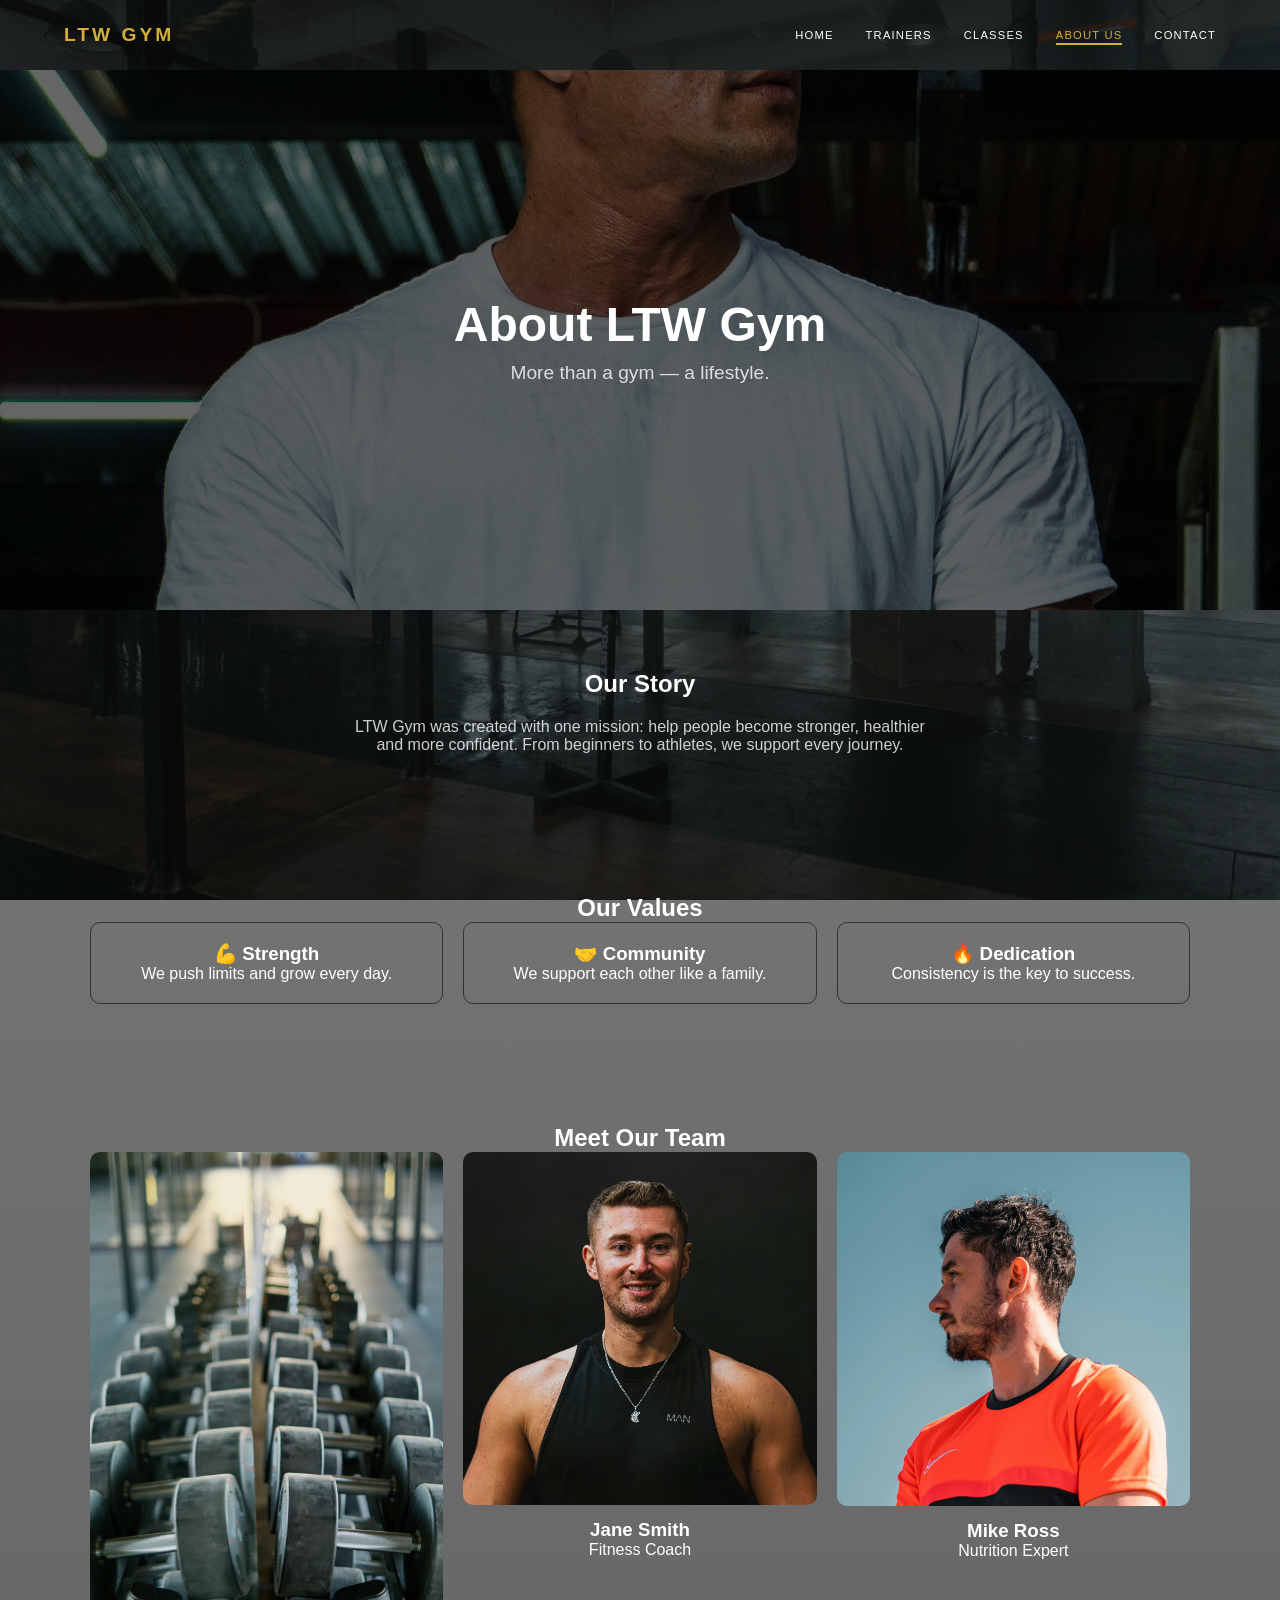
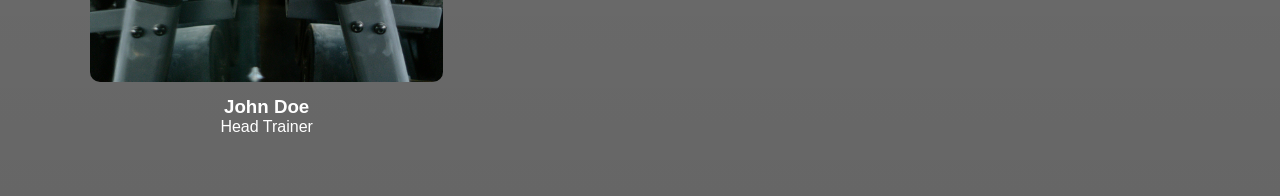
==== about.html @ 6b207104 "created a feature "abouts us"" ====
<!DOCTYPE html>
<html lang="en">
<head>
    <meta charset="utf-8">
    <title>LTW GYM - About Us</title>
    <meta name="viewport" content="width=device-width, initial-scale=1">
    <link rel="stylesheet" href="css/global.css">
    <link rel="stylesheet" href="css/about.css">
</head>
<body>

<header>
    <nav class="main-nav">
        <a href="index.html" class="logo">LTW GYM</a>

        <button class="menu-toggle" aria-label="Toggle navigation">
            <span></span>
        </button>

        <ul class="nav-links">
            <li><a href="index.html" class="nav-link u-lift">Home</a></li>
            <li><a href="trainers.html" class="nav-link u-lift">Trainers</a></li>
            <li><a href="classes.html" class="nav-link u-lift">Classes</a></li>
            <li><a href="about.html" class="nav-link active u-lift">About Us</a></li>
            <li><a href="contact.html" class="nav-link u-lift">Contact</a></li>
        </ul>
    </nav>
</header>

<main class="about">

    <!-- HERO -->
    <section class="about-hero">
        <h1>About LTW Gym</h1>
        <p>More than a gym — a lifestyle.</p>
    </section>

    <!-- STORY -->
    <section class="about-story">
        <div class="container">
            <h2>Our Story</h2>
            <p>
                LTW Gym was created with one mission: help people become stronger,
                healthier and more confident. From beginners to athletes,
                we support every journey.
            </p>
        </div>
    </section>

    <!-- VALUES -->
    <section class="about-values">
        <div class="container">
            <h2>Our Values</h2>

            <div class="values-grid">
                <div class="value-card">
                    <h3>💪 Strength</h3>
                    <p>We push limits and grow every day.</p>
                </div>

                <div class="value-card">
                    <h3>🤝 Community</h3>
                    <p>We support each other like a family.</p>
                </div>

                <div class="value-card">
                    <h3>🔥 Dedication</h3>
                    <p>Consistency is the key to success.</p>
                </div>
            </div>
        </div>
    </section>

    <!-- TEAM -->
    <section class="about-team">
        <div class="container">
            <h2>Meet Our Team</h2>

            <div class="team-grid">
                <div class="team-card">
                    <img src="assets/img/pexels-ivan-s-4164765.jpg" alt="">
                    <h3>John Doe</h3>
                    <p>Head Trainer</p>
                </div>

                <div class="team-card">
                    <img src="assets/img/samuel-girven-Ppua0I4VjqE-unsplash.jpg" alt="">
                    <h3>Jane Smith</h3>
                    <p>Fitness Coach</p>
                </div>

                <div class="team-card">
                    <img src="assets/img/subhaan-saleem-Jf7hr7ZQzg8-unsplash.jpg" alt="">
                    <h3>Mike Ross</h3>
                    <p>Nutrition Expert</p>
                </div>
            </div>
        </div>
    </section>

</main>

<script src="js/nav.js"></script>
</body>
</html>
---- css/global.css ----
:root {
    --gold: #D4AF37;
    --gold-hover: #b8952e;
    --dark-bg: #121212;
    --footer-bg: rgba(0, 0, 0, 0.9);
    --text-light: #ffffff;
    --text-muted: #888888; 
    
    --font-main: 'Noto Sans', 'Inter', 'Segoe UI', sans-serif;
    --transition: 0.25s cubic-bezier(0.4, 0, 0.2, 1);
}

* {
    box-sizing: border-box;
    margin: 0;
    padding: 0;
}

body {
    background-color: var(--dark-bg);
    background: linear-gradient(rgba(0,0,0,0.5), rgba(0,0,0,0.6)), 
                url('../assets/img/pexels-tima-miroshnichenko-6388373.jpg') no-repeat center center fixed;
    background-size: cover;
    color: var(--text-light);
    font-family: var(--font-main);
    display: flex;
    flex-direction: column;
    min-height: 100vh;
}

.u-lift {
    display: inline-flex;
    align-items: center;
    gap: 10px;
    text-decoration: none;
    transition: transform var(--transition), color var(--transition);
}

.u-lift:hover {
    transform: translateY(-3px);
}

header {
    padding: 1.5rem 5%; 
}

nav {
    display: flex;
    justify-content: space-between;
    align-items: center;
}

.logo {
    color: var(--gold);
    text-transform: uppercase;
    letter-spacing: 3px;
    font-size: 1.2rem;
    font-weight: 900;
    text-decoration: none;
}

.nav-links {
    list-style: none;
    display: flex;
    gap: 2rem;
}

.nav-link {
    color: var(--text-light);
    font-weight: 500;
    text-transform: uppercase;
    font-size: 0.7rem;
    letter-spacing: 1.2px;
    position: relative; 
    padding-bottom: 4px; 
}

.nav-link:hover, .nav-link.active {
    color: var(--gold);
}

.nav-link.active::after {
    content: '';
    position: absolute;
    bottom: 0;
    left: 0;
    width: 100%;
    height: 2px;
    background-color: var(--gold);
}

.nav-actions {
    display: flex;
    gap: 1.5rem;
    align-items: center;
}

.nav-icon, 
.social-icon {
    width: 16px;
    height: 16px;
    display: block;
    transition: color var(--transition), stroke var(--transition);
}

.nav-icon {
    fill: none;
    stroke: currentColor; 
    stroke-width: 2.5px;
}

.social-icon {
    fill: currentColor;
    color: var(--text-light);
}

.icon-btn {
    background: transparent;
    border: none;
    cursor: pointer;
    color: var(--text-light);
    padding: 0;
    display: flex;
    align-items: center;
    transition: color var(--transition), transform var(--transition);
}

.icon-btn:hover {
    color: var(--gold);
}

.btn {
    padding: 0.9rem 2.2rem;
    font-weight: 700;
    font-size: 0.7rem;
    letter-spacing: 1.5px;
    text-transform: uppercase;
    border-radius: 2px;
    cursor: pointer;
    border: 2px solid transparent;
    transition: all var(--transition);
}

.btn--gold {
    background: var(--gold);
    color: #000;
}

.btn--gold:hover {
    background: var(--gold-hover);
}

.btn--outline {
    border: 1.5px solid var(--text-light);
    color: var(--text-light);
}

.btn--outline:hover {
    background-color: var(--text-light);
    color: #000;
}

footer {
    padding: 1.2rem 5%; 
    background-color: var(--footer-bg);
    border-top: 1px solid rgba(255, 255, 255, 0.05);
}

.footer-content {
    display: flex;
    justify-content: flex-end;
    align-items: center;
    gap: 1rem; 
}

.footer-content p {
    margin: 0;
    font-weight: 600;
    font-size: 0.6rem;
    letter-spacing: 1.5px;
    color: var(--text-muted);
    text-transform: uppercase;
}

.gold-line {
    width: 20px;
    height: 1px;
    background-color: var(--gold);
}

.footer-content ul {
    list-style: none;
    display: flex;
    gap: 1rem;
}

.u-lift:hover .social-icon { color: var(--gold); }

main { flex: 1; }

nav {
    flex-wrap: wrap;
    gap: 1rem;
    align-items: center;
}

.menu-toggle {
    display: none;
    background: transparent;
    border: none;
    cursor: pointer;
    padding: 0.5rem;
    color: var(--text-light);
}

.menu-toggle span,
.menu-toggle span::before,
.menu-toggle span::after {
    display: block;
    width: 22px;
    height: 2px;
    background: currentColor;
    transition: transform var(--transition), opacity var(--transition);
    border-radius: 1px;
    position: relative;
}

.menu-toggle span::before,
.menu-toggle span::after {
    content: '';
    position: absolute;
    left: 0;
}

.menu-toggle span::before {
    top: -7px;
}

.menu-toggle span::after {
    top: 7px;
}

nav.mobile-open .menu-toggle span {
    background: transparent;
}

nav.mobile-open .menu-toggle span::before {
    transform: translateY(7px) rotate(45deg);
}

nav.mobile-open .menu-toggle span::after {
    transform: translateY(-7px) rotate(-45deg);
}

.nav-links,
.nav-actions {
    transition: max-height 0.25s ease, opacity 0.25s ease;
}

@media (max-width: 900px) {
    header {
        padding: 1rem 4%;
    }

    .nav-links {
        gap: 1rem;
    }

    .nav-link {
        font-size: 0.65rem;
    }

    .nav-actions {
        gap: 1rem;
    }
}

@media (max-width: 700px) {
    nav {
        flex-direction: row;         
        flex-wrap: wrap;            
        justify-content: space-between;
        align-items: center;
    }

    .menu-toggle {
        display: inline-flex;       
        margin-left: 0;
    }

    .nav-links,
    .nav-actions {
        display: none;
        width: 100%;                
        order: 3;
    }

    nav.mobile-open .nav-links,
    nav.mobile-open .nav-actions {
        display: flex;
        flex-direction: column;   
        align-items: center;
        opacity: 1;
        max-height: 500px;
        margin-top: 1rem;
    }

    .nav-links {
        flex-direction: column;
        align-items: center;
        gap: 0.8rem;
        margin-top: 1rem;
    }

    .nav-actions {
        justify-content: center;
        gap: 1rem;
        margin-top: 1rem;
    }

    .nav-actions .nav-link span {
        display: none;
    }

    .icon-btn {
        margin: 0 auto;
    }
}
---- css/about.css ----
.about {
    color: white;
}

/* HERO */
.about-hero {
    height: 60vh;
    background: url("../assets/img/mediamodifier-m6Hw3FybWPA-unsplash.jpg") center/cover;
    display: flex;
    flex-direction: column;
    justify-content: center;
    align-items: center;
    text-align: center;

    background-color: rgba(0,0,0,0.6);
    background-blend-mode: darken;
}

.about-hero h1 {
    font-size: 3rem;
    margin-bottom: 10px;
}

.about-hero p {
    font-size: 1.2rem;
    opacity: 0.8;
}

/* GENERAL */
.container {
    width: 90%;
    max-width: 1100px;
    margin: auto;
    padding: 60px 0;
    text-align: center;
}

/* STORY */
.about-story p {
    max-width: 600px;
    margin: 20px auto;
    opacity: 0.8;
}

/* VALUES */
.values-grid {
    display: grid;
    grid-template-columns: repeat(auto-fit, minmax(250px, 1fr));
    gap: 20px;
}

.value-card {
    padding: 20px;
    border: 1px solid #333;
    border-radius: 10px;
    transition: 0.3s;
}

.value-card:hover {
    transform: translateY(-5px);
    border-color: white;
}

/* TEAM */
.team-grid {
    display: grid;
    grid-template-columns: repeat(auto-fit, minmax(200px, 1fr));
    gap: 20px;
}

.team-card {
    text-align: center;
}

.team-card img {
    width: 100%;
    border-radius: 10px;
    margin-bottom: 10px;
}
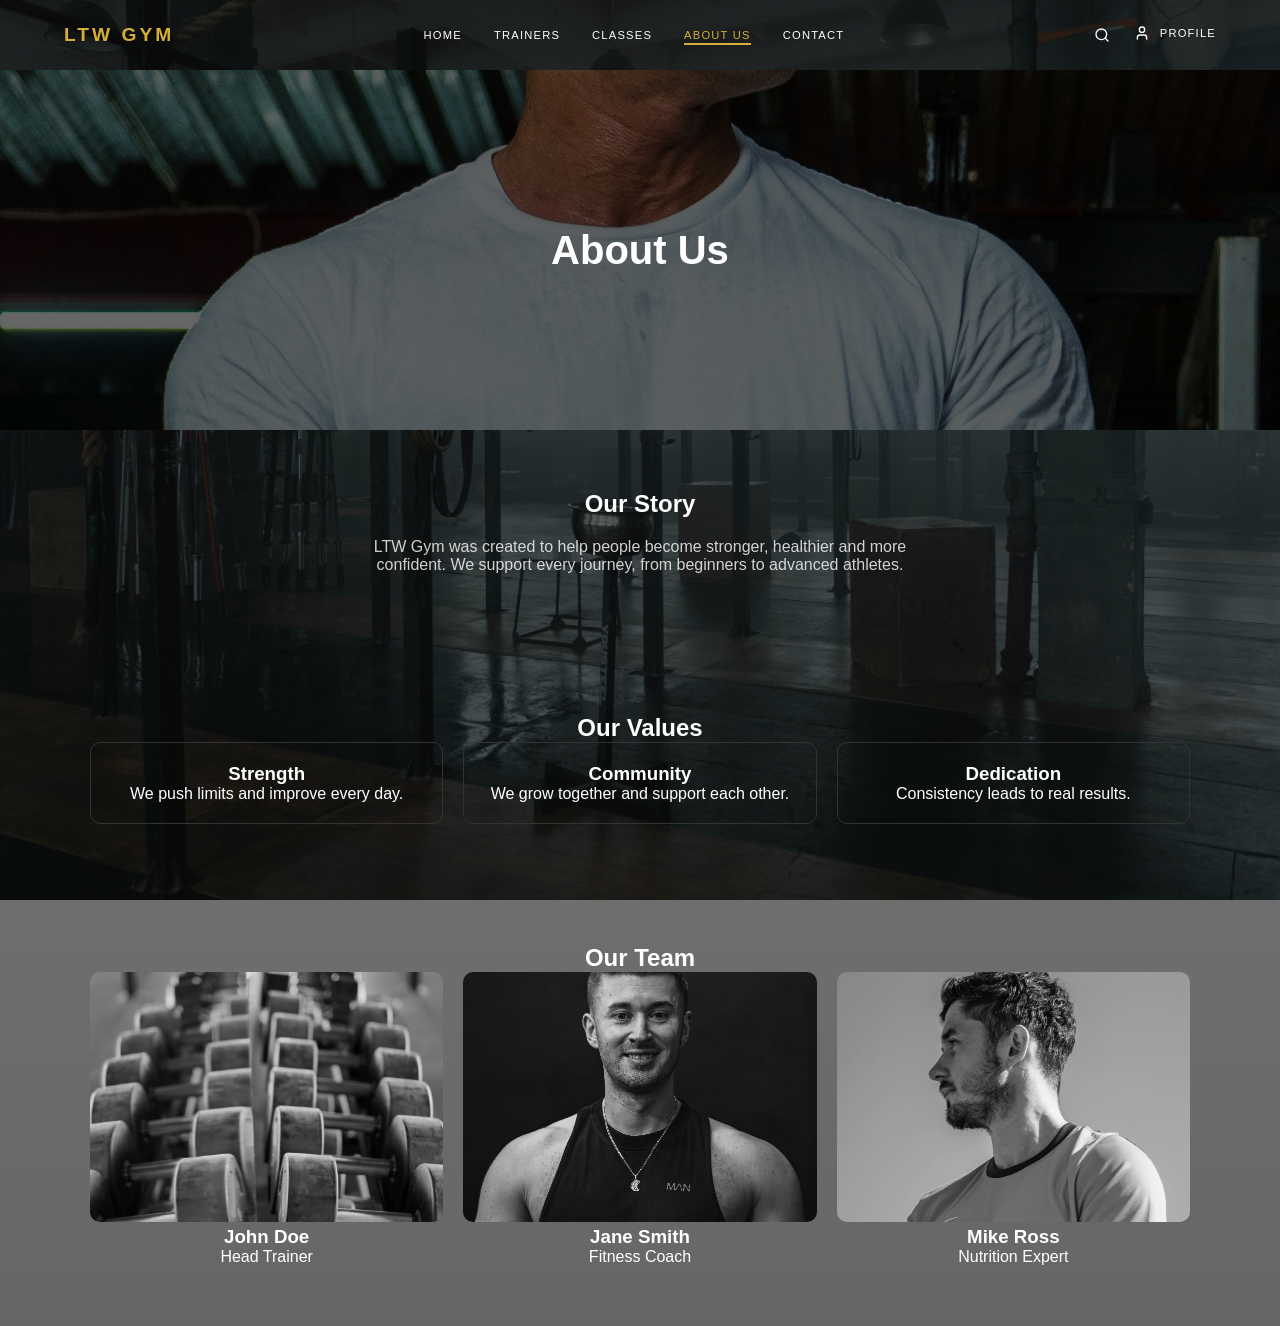
==== commit 14a18f66: "Updated About Us page" ====
--- a/about.html
+++ b/about.html
@@ -13,7 +13,7 @@
     <nav class="main-nav">
         <a href="index.html" class="logo">LTW GYM</a>
 
-        <button class="menu-toggle" aria-label="Toggle navigation">
+        <button class="menu-toggle" aria-label="Toggle navigation" aria-expanded="false">
             <span></span>
         </button>
 
@@ -24,15 +24,29 @@
             <li><a href="about.html" class="nav-link active u-lift">About Us</a></li>
             <li><a href="contact.html" class="nav-link u-lift">Contact</a></li>
         </ul>
+
+        <div class="nav-actions">
+            <button class="icon-btn u-lift" aria-label="Search">
+                <svg class="nav-icon">
+                    <use href="assets/img/icons.svg#icon-search"></use>
+                </svg>
+            </button>
+
+            <a href="profile.html" class="nav-link u-lift">
+                <svg class="nav-icon">
+                    <use href="assets/img/icons.svg#icon-user"></use>
+                </svg>
+                <span>PROFILE</span>
+            </a>
+        </div>
     </nav>
 </header>
 
 <main class="about">
 
-    <!-- HERO -->
-    <section class="about-hero">
-        <h1>About LTW Gym</h1>
-        <p>More than a gym — a lifestyle.</p>
+    <!-- HERO (igual às outras páginas) -->
+    <section class="page-hero">
+        <h1>About Us</h1>
     </section>
 
     <!-- STORY -->
@@ -40,9 +54,8 @@
         <div class="container">
             <h2>Our Story</h2>
             <p>
-                LTW Gym was created with one mission: help people become stronger,
-                healthier and more confident. From beginners to athletes,
-                we support every journey.
+                LTW Gym was created to help people become stronger, healthier and more confident.
+                We support every journey, from beginners to advanced athletes.
             </p>
         </div>
     </section>
@@ -54,18 +67,18 @@
 
             <div class="values-grid">
                 <div class="value-card">
-                    <h3>💪 Strength</h3>
-                    <p>We push limits and grow every day.</p>
+                    <h3>Strength</h3>
+                    <p>We push limits and improve every day.</p>
                 </div>
 
                 <div class="value-card">
-                    <h3>🤝 Community</h3>
-                    <p>We support each other like a family.</p>
+                    <h3>Community</h3>
+                    <p>We grow together and support each other.</p>
                 </div>
 
                 <div class="value-card">
-                    <h3>🔥 Dedication</h3>
-                    <p>Consistency is the key to success.</p>
+                    <h3>Dedication</h3>
+                    <p>Consistency leads to real results.</p>
                 </div>
             </div>
         </div>
@@ -74,23 +87,23 @@
     <!-- TEAM -->
     <section class="about-team">
         <div class="container">
-            <h2>Meet Our Team</h2>
+            <h2>Our Team</h2>
 
             <div class="team-grid">
                 <div class="team-card">
-                    <img src="assets/img/pexels-ivan-s-4164765.jpg" alt="">
+                    <img src="assets/img/pexels-ivan-s-4164765.jpg" alt="Trainer">
                     <h3>John Doe</h3>
                     <p>Head Trainer</p>
                 </div>
 
                 <div class="team-card">
-                    <img src="assets/img/samuel-girven-Ppua0I4VjqE-unsplash.jpg" alt="">
+                    <img src="assets/img/samuel-girven-Ppua0I4VjqE-unsplash.jpg" alt="Trainer">
                     <h3>Jane Smith</h3>
                     <p>Fitness Coach</p>
                 </div>
 
                 <div class="team-card">
-                    <img src="assets/img/subhaan-saleem-Jf7hr7ZQzg8-unsplash.jpg" alt="">
+                    <img src="assets/img/subhaan-saleem-Jf7hr7ZQzg8-unsplash.jpg" alt="Trainer">
                     <h3>Mike Ross</h3>
                     <p>Nutrition Expert</p>
                 </div>
--- a/css/about.css
+++ b/css/about.css
@@ -2,12 +2,11 @@
     color: white;
 }
 
-/* HERO */
-.about-hero {
-    height: 60vh;
+/* HERO (consistente com outras páginas) */
+.page-hero {
+    height: 40vh;
     background: url("../assets/img/mediamodifier-m6Hw3FybWPA-unsplash.jpg") center/cover;
     display: flex;
-    flex-direction: column;
     justify-content: center;
     align-items: center;
     text-align: center;
@@ -16,21 +15,15 @@
     background-blend-mode: darken;
 }
 
-.about-hero h1 {
-    font-size: 3rem;
-    margin-bottom: 10px;
+.page-hero h1 {
+    font-size: 2.5rem;
 }
 
-.about-hero p {
-    font-size: 1.2rem;
-    opacity: 0.8;
-}
-
-/* GENERAL */
-.container {
+/* CONTAINER */
+.about .container {
     width: 90%;
     max-width: 1100px;
-    margin: auto;
+    margin: 0 auto;
     padding: 60px 0;
     text-align: center;
 }
@@ -72,8 +65,18 @@
     text-align: center;
 }
 
+/* IMAGENS IGUAIS + PRETO/BRANCO */
 .team-card img {
     width: 100%;
+    height: 250px;
+    object-fit: cover;
     border-radius: 10px;
-    margin-bottom: 10px;
+
+    filter: grayscale(100%);
+    transition: 0.3s;
+}
+
+/* HOVER (igual ao resto do site) */
+.team-card:hover img {
+    filter: grayscale(0%);
 }
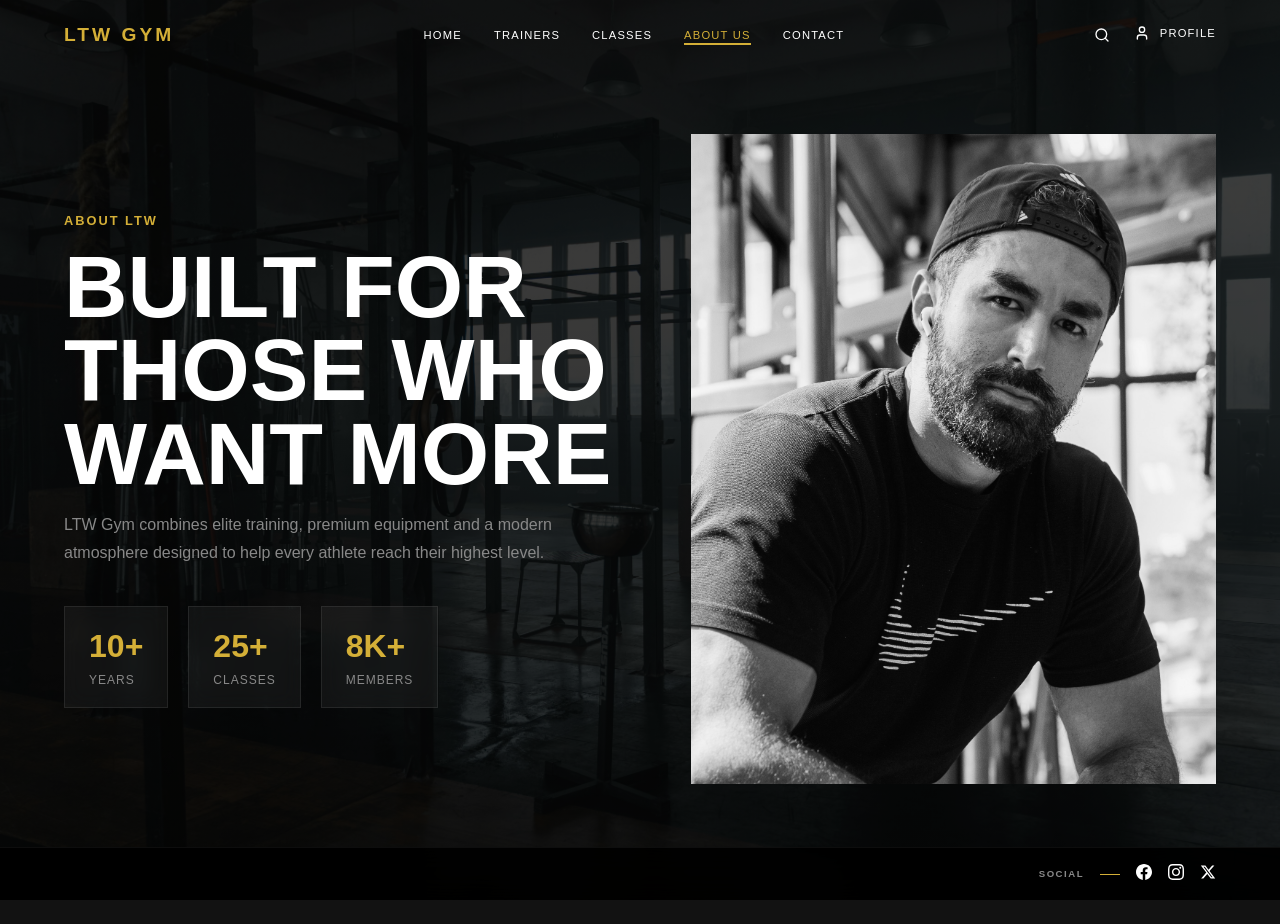
==== commit 8a33bd66: "Improved About us page" ====
--- a/about.html
+++ b/about.html
@@ -42,77 +42,89 @@
     </nav>
 </header>
 
-<main class="about">
+<main class="about-page">
 
-    <!-- HERO (igual às outras páginas) -->
-    <section class="page-hero">
-        <h1>About Us</h1>
-    </section>
+    <section class="about-content">
 
-    <!-- STORY -->
-    <section class="about-story">
-        <div class="container">
-            <h2>Our Story</h2>
+        <div class="about-text">
+
+            <span class="section-tag">ABOUT LTW</span>
+
+            <h1>
+                BUILT FOR<br>
+                THOSE WHO<br>
+                WANT MORE
+            </h1>
+
             <p>
-                LTW Gym was created to help people become stronger, healthier and more confident.
-                We support every journey, from beginners to advanced athletes.
+                LTW Gym combines elite training, premium equipment and a modern atmosphere
+                designed to help every athlete reach their highest level.
             </p>
-        </div>
-    </section>
 
-    <!-- VALUES -->
-    <section class="about-values">
-        <div class="container">
-            <h2>Our Values</h2>
+            <div class="about-stats">
 
-            <div class="values-grid">
-                <div class="value-card">
-                    <h3>Strength</h3>
-                    <p>We push limits and improve every day.</p>
+                <div class="stat-box">
+                    <h2>10+</h2>
+                    <span>Years</span>
                 </div>
 
-                <div class="value-card">
-                    <h3>Community</h3>
-                    <p>We grow together and support each other.</p>
+                <div class="stat-box">
+                    <h2>25+</h2>
+                    <span>Classes</span>
                 </div>
 
-                <div class="value-card">
-                    <h3>Dedication</h3>
-                    <p>Consistency leads to real results.</p>
+                <div class="stat-box">
+                    <h2>8K+</h2>
+                    <span>Members</span>
                 </div>
             </div>
         </div>
-    </section>
 
-    <!-- TEAM -->
-    <section class="about-team">
-        <div class="container">
-            <h2>Our Team</h2>
+        <!-- RIGHT -->
+        <div class="about-image">
 
-            <div class="team-grid">
-                <div class="team-card">
-                    <img src="assets/img/pexels-ivan-s-4164765.jpg" alt="Trainer">
-                    <h3>John Doe</h3>
-                    <p>Head Trainer</p>
-                </div>
+            <img src="assets/img/george-dagerotip-mYaf3lj2Vs8-unsplash.jpg" alt="Gym">
 
-                <div class="team-card">
-                    <img src="assets/img/samuel-girven-Ppua0I4VjqE-unsplash.jpg" alt="Trainer">
-                    <h3>Jane Smith</h3>
-                    <p>Fitness Coach</p>
-                </div>
-
-                <div class="team-card">
-                    <img src="assets/img/subhaan-saleem-Jf7hr7ZQzg8-unsplash.jpg" alt="Trainer">
-                    <h3>Mike Ross</h3>
-                    <p>Nutrition Expert</p>
-                </div>
-            </div>
         </div>
     </section>
 
 </main>
 
-<script src="js/nav.js"></script>
+<footer>
+    <div class="footer-content">
+        <p>SOCIAL</p>
+
+        <div class="gold-line"></div>
+
+        <ul>
+            <li>
+                <a href="#" class="u-lift">
+                    <svg class="social-icon">
+                        <use href="assets/img/icons.svg#icon-facebook"></use>
+                    </svg>
+                </a>
+            </li>
+
+            <li>
+                <a href="#" class="u-lift">
+                    <svg class="social-icon">
+                        <use href="assets/img/icons.svg#icon-instagram"></use>
+                    </svg>
+                </a>
+            </li>
+
+            <li>
+                <a href="#" class="u-lift">
+                    <svg class="social-icon">
+                        <use href="assets/img/icons.svg#icon-x"></use>
+                    </svg>
+                </a>
+            </li>
+        </ul>
+    </div>
+</footer>
+
+<script src="js/nav.js" defer></script>
+
 </body>
 </html>
--- a/css/global.css
+++ b/css/global.css
@@ -6,26 +6,57 @@
     --text-light: #ffffff;
     --text-muted: #888888; 
     
+    --error: #ff4c4c;
+    --success: #4bb543;
+
+    --space-sm: 0.5rem;
+    --space-md: 1.5rem;
+    --space-lg: 3rem;
+    
     --font-main: 'Noto Sans', 'Inter', 'Segoe UI', sans-serif;
     --transition: 0.25s cubic-bezier(0.4, 0, 0.2, 1);
-}
-
+    
+    --z-nav: 100;
+    --z-modal: 1000;
+}
 * {
     box-sizing: border-box;
     margin: 0;
     padding: 0;
 }
 
+img, svg {
+    max-width: 100%;
+    display: block; 
+}
+
+input, button, textarea, select {
+    font: inherit; 
+    color: inherit;
+}
+
 body {
     background-color: var(--dark-bg);
-    background: linear-gradient(rgba(0,0,0,0.5), rgba(0,0,0,0.6)), 
-                url('../assets/img/pexels-tima-miroshnichenko-6388373.jpg') no-repeat center center fixed;
-    background-size: cover;
     color: var(--text-light);
     font-family: var(--font-main);
+    position: relative;
+    isolation: isolate;
     display: flex;
     flex-direction: column;
     min-height: 100vh;
+    padding-bottom: 4.75rem;
+}
+
+body::before {
+    content: '';
+    position: fixed;
+    inset: 0;
+    z-index: -1;
+    background:
+        linear-gradient(rgba(0, 0, 0, 0.72), rgba(0, 0, 0, 0.78)),
+        url('../assets/img/pexels-tima-miroshnichenko-6388373.jpg') no-repeat center center fixed;
+    background-size: cover;
+    pointer-events: none;
 }
 
 .u-lift {
@@ -139,6 +170,13 @@
     cursor: pointer;
     border: 2px solid transparent;
     transition: all var(--transition);
+    display: inline-flex;
+    align-items: center;
+    justify-content: center;
+    min-height: 2.9rem;
+    line-height: 1;
+    white-space: nowrap;
+    text-decoration: none;
 }
 
 .btn--gold {
@@ -161,8 +199,14 @@
 }
 
 footer {
-    padding: 1.2rem 5%; 
-    background-color: var(--footer-bg);
+    position: fixed;
+    left: 0;
+    right: 0;
+    bottom: 0;
+    z-index: var(--z-nav);
+    padding: 1rem 5%; 
+    background-color: rgba(0, 0, 0, 0.92);
+    backdrop-filter: blur(14px);
     border-top: 1px solid rgba(255, 255, 255, 0.05);
 }
 
@@ -257,6 +301,99 @@
     transition: max-height 0.25s ease, opacity 0.25s ease;
 }
 
+:focus-visible {
+    outline: 2px dashed var(--gold);
+    outline-offset: 4px;
+}
+
+h1, h2, h3, h4, h5, h6 {
+    color: var(--text-light);
+    font-weight: 900;
+    text-transform: uppercase;
+    line-height: 1.2;
+}
+
+p {
+    line-height: 1.6; 
+}
+
+.form-group {
+    margin-bottom: 1.5rem;
+    text-align: left; 
+}
+
+.form-group label {
+    display: block;
+    margin-bottom: 0.6rem;
+    font-weight: 600;
+    font-size: 0.75rem;
+    text-transform: uppercase;
+    letter-spacing: 1px;
+    color: var(--gold);
+}
+
+.form-group input,
+.form-group select {
+    width: 100%;
+    padding: 1rem;
+    background: rgba(0, 0, 0, 0.4);
+    border: 1px solid rgba(255, 255, 255, 0.1);
+    border-radius: 2px;
+    font-size: 0.9rem;
+    color: #ffffff; /* O texto branco que faltava! */
+    font-family: var(--font-main);
+    transition: border-color var(--transition);
+}
+
+.form-group input:focus,
+.form-group select:focus {
+    outline: none;
+    border-color: var(--gold);
+}
+
+.password-wrapper {
+    position: relative;
+    display: flex;
+    align-items: center;
+}
+
+.password-wrapper input {
+    padding-right: 40px; 
+}
+
+.toggle-pwd-btn {
+    position: absolute;
+    right: 10px;
+    background: none;
+    border: none;
+    padding: 0;
+    cursor: pointer;
+    color: var(--text-muted);
+    display: flex;
+    align-items: center;
+    justify-content: center;
+}
+
+.toggle-pwd-btn:hover {
+    color: var(--gold);
+}
+
+.eye-icon {
+    width: 20px;
+    height: 20px;
+    fill: currentColor;
+    transition: fill var(--transition);
+}
+
+.glass-panel {
+    background: rgba(255, 255, 255, 0.03);
+    backdrop-filter: blur(12px);
+    -webkit-backdrop-filter: blur(12px);
+    border: 1px solid rgba(255, 255, 255, 0.08);
+    border-radius: 4px;
+    box-shadow: 0 15px 35px rgba(0, 0, 0, 0.2);
+}
+
 @media (max-width: 900px) {
     header {
         padding: 1rem 4%;
--- a/css/about.css
+++ b/css/about.css
@@ -1,82 +1,123 @@
-.about {
-    color: white;
+.about-page {
+    min-height: 85vh;
+
+    padding: 4rem 5%;
+
+    max-width: 1300px;
+    margin: 0 auto;
+
+    display: flex;
+    align-items: center;
 }
 
-/* HERO (consistente com outras páginas) */
-.page-hero {
-    height: 40vh;
-    background: url("../assets/img/mediamodifier-m6Hw3FybWPA-unsplash.jpg") center/cover;
-    display: flex;
-    justify-content: center;
+/* LAYOUT */
+
+.about-content {
+    display: grid;
+    grid-template-columns: 1.1fr 1fr;
+    gap: 50px;
     align-items: center;
-    text-align: center;
-
-    background-color: rgba(0,0,0,0.6);
-    background-blend-mode: darken;
 }
 
-.page-hero h1 {
-    font-size: 2.5rem;
+/* TEXT */
+
+.section-tag {
+    color: var(--gold);
+
+    font-size: 0.8rem;
+    font-weight: 700;
+
+    letter-spacing: 2px;
 }
 
-/* CONTAINER */
-.about .container {
-    width: 90%;
-    max-width: 1100px;
-    margin: 0 auto;
-    padding: 60px 0;
-    text-align: center;
+.about-text h1 {
+    font-size: clamp(3rem, 7vw, 5.5rem);
+
+    line-height: 0.95;
+
+    margin: 1rem 0;
+
+    font-weight: 900;
+
+    text-transform: uppercase;
 }
 
-/* STORY */
-.about-story p {
-    max-width: 600px;
-    margin: 20px auto;
-    opacity: 0.8;
+.about-text p {
+    color: var(--text-muted);
+
+    max-width: 500px;
+
+    line-height: 1.7;
+
+    margin-bottom: 2.5rem;
 }
 
-/* VALUES */
-.values-grid {
-    display: grid;
-    grid-template-columns: repeat(auto-fit, minmax(250px, 1fr));
+/* STATS */
+
+.about-stats {
+    display: flex;
     gap: 20px;
 }
 
-.value-card {
-    padding: 20px;
-    border: 1px solid #333;
-    border-radius: 10px;
-    transition: 0.3s;
+.stat-box {
+    padding: 1.2rem 1.5rem;
+
+    background: rgba(255,255,255,0.05);
+
+    border: 1px solid rgba(255,255,255,0.08);
+
+    backdrop-filter: blur(10px);
 }
 
-.value-card:hover {
-    transform: translateY(-5px);
-    border-color: white;
+.stat-box h2 {
+    color: var(--gold);
+
+    font-size: 2rem;
+
+    margin-bottom: 0.3rem;
 }
 
-/* TEAM */
-.team-grid {
-    display: grid;
-    grid-template-columns: repeat(auto-fit, minmax(200px, 1fr));
-    gap: 20px;
+.stat-box span {
+    color: var(--text-muted);
+
+    text-transform: uppercase;
+
+    font-size: 0.75rem;
+
+    letter-spacing: 1px;
 }
 
-.team-card {
-    text-align: center;
+/* IMAGE */
+
+.about-image img {
+    width: 100%;
+    height: 650px;
+
+    object-fit: cover;
+
+    filter: grayscale(100%);
+
+    transition: filter var(--transition);
 }
 
-/* IMAGENS IGUAIS + PRETO/BRANCO */
-.team-card img {
-    width: 100%;
-    height: 250px;
-    object-fit: cover;
-    border-radius: 10px;
-
-    filter: grayscale(100%);
-    transition: 0.3s;
+.about-image img:hover {
+    filter: grayscale(0%);
 }
 
-/* HOVER (igual ao resto do site) */
-.team-card:hover img {
-    filter: grayscale(0%);
+/* RESPONSIVE */
+
+@media (max-width: 950px) {
+
+    .about-content {
+        grid-template-columns: 1fr;
+    }
+
+    .about-image img {
+        height: 400px;
+    }
+
+    .about-page {
+        padding-top: 2rem;
+    }
+
 }
